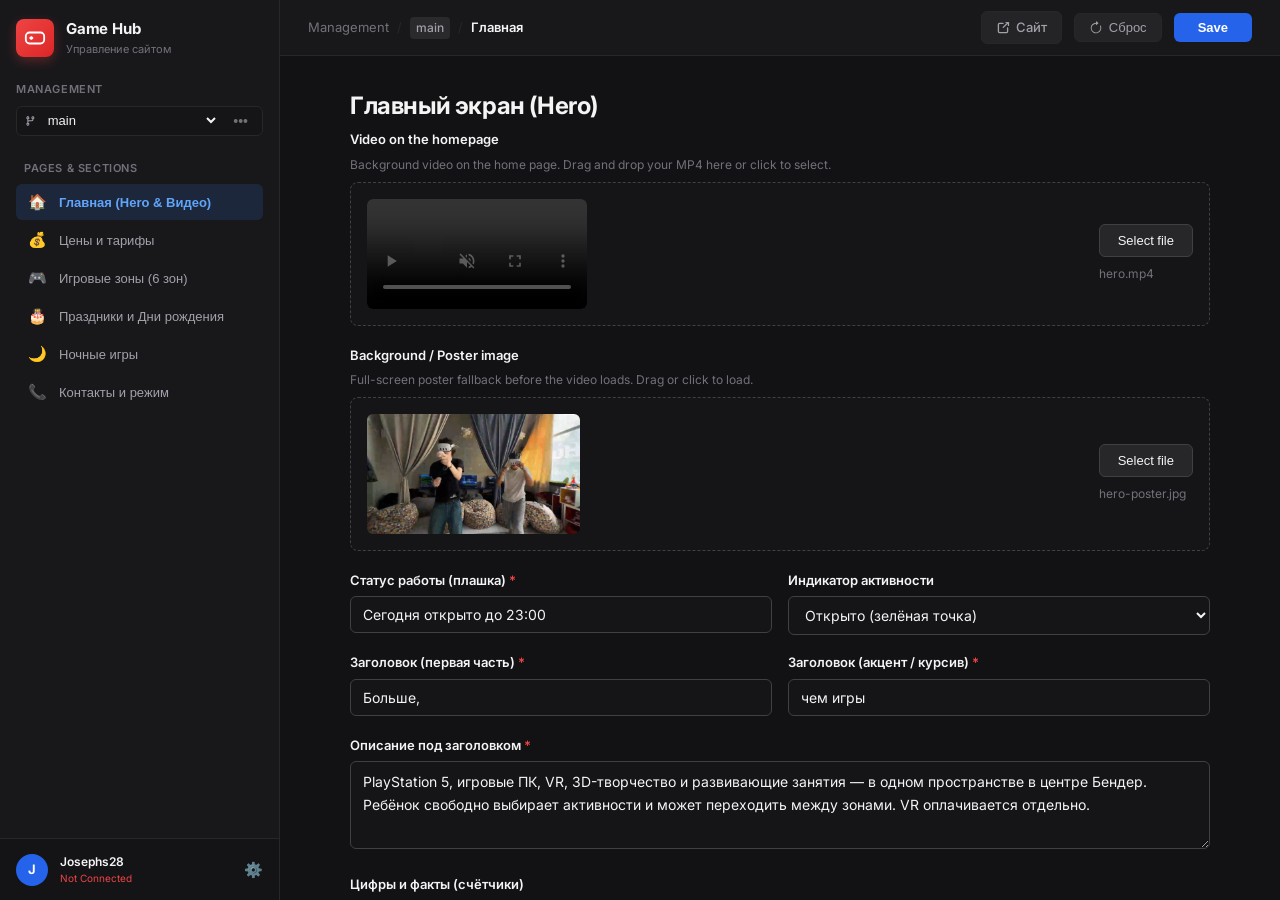
==== edit/index.html @ 0c43695f "Add Game Hub Edit Portal and dynamic content loader" ====
<!DOCTYPE html>
<html lang="ru">
<head>
  <meta charset="utf-8">
  <meta name="viewport" content="width=device-width, initial-scale=1">
  <title>Game Hub Editor — Управление контентом</title>
  <link rel="icon" href="../assets/brand/favicon.svg" type="image/svg+xml">
  <link rel="preconnect" href="https://fonts.googleapis.com">
  <link rel="preconnect" href="https://fonts.gstatic.com" crossorigin>
  <link href="https://fonts.googleapis.com/css2?family=Inter:wght@400;500;600;700&display=swap" rel="stylesheet">
  <link rel="stylesheet" href="editor.css">
</head>
<body>

<div class="app-layout">
  <!-- ===================== SIDEBAR ===================== -->
  <aside class="sidebar">
    <div class="sidebar__top">
      <div class="sidebar__header">
        <div class="sidebar__logo">
          <svg viewBox="0 0 24 24" fill="none" stroke="currentColor" stroke-width="2">
            <rect x="2" y="6" width="20" height="12" rx="4"></rect>
            <path d="M6 12h4m-2-2v4m7-2h.01m3 0h.01"></path>
          </svg>
        </div>
        <div class="sidebar__brand">
          <span class="brand-title">Game Hub</span>
          <span class="brand-sub">Управление сайтом</span>
        </div>
      </div>

      <div class="sidebar__management">
        <label class="management-label">Management</label>
        <div class="branch-selector">
          <svg class="branch-icon" viewBox="0 0 16 16" fill="currentColor">
            <path fill-rule="evenodd" d="M11.75 2.5a.75.75 0 100 1.5.75.75 0 000-1.5zm-2.25.75a2.25 2.25 0 113 2.122V6A2.5 2.5 0 0110 8.5H6a1 1 0 00-1 1v1.128a2.251 2.251 0 11-1.5 0V5.372a2.25 2.25 0 111.5 0v1.836A2.492 2.492 0 016 7h4a1 1 0 001-1v-.628A2.25 2.25 0 019.5 3.25zM4.25 12a.75.75 0 100 1.5.75.75 0 000-1.5zM3.5 3.25a.75.75 0 111.5 0 .75.75 0 01-1.5 0z"/>
          </svg>
          <select id="branchSelect" class="branch-select">
            <option value="main" selected>main</option>
          </select>
          <button type="button" class="btn-more" id="openSettingsBtn" title="Настройки GitHub API">•••</button>
        </div>
      </div>

      <nav class="sidebar__nav">
        <div class="nav-heading">PAGES & SECTIONS</div>
        <ul class="nav-list">
          <li>
            <button class="nav-item is-active" data-section="hero">
              <span class="nav-icon">🏠</span>
              <span>Главная (Hero & Видео)</span>
            </button>
          </li>
          <li>
            <button class="nav-item" data-section="prices">
              <span class="nav-icon">💰</span>
              <span>Цены и тарифы</span>
            </button>
          </li>
          <li>
            <button class="nav-item" data-section="zones">
              <span class="nav-icon">🎮</span>
              <span>Игровые зоны (6 зон)</span>
            </button>
          </li>
          <li>
            <button class="nav-item" data-section="parties">
              <span class="nav-icon">🎂</span>
              <span>Праздники и Дни рождения</span>
            </button>
          </li>
          <li>
            <button class="nav-item" data-section="night">
              <span class="nav-icon">🌙</span>
              <span>Ночные игры</span>
            </button>
          </li>
          <li>
            <button class="nav-item" data-section="contacts">
              <span class="nav-icon">📞</span>
              <span>Контакты и режим</span>
            </button>
          </li>
        </ul>
      </nav>
    </div>

    <!-- User Profile Footer -->
    <div class="sidebar__user" id="userProfile">
      <div class="user-avatar" id="userAvatar">J</div>
      <div class="user-meta">
        <div class="user-name" id="userName">Josephs28</div>
        <div class="user-status" id="userStatus">GitHub Connected</div>
      </div>
      <button class="btn-config" id="configureBtn" title="Настройки токена">⚙️</button>
    </div>
  </aside>

  <!-- ===================== MAIN CONTENT AREA ===================== -->
  <main class="main-panel">
    <!-- Top Action Bar -->
    <header class="topbar">
      <div class="topbar__breadcrumbs">
        <span class="crumb">Management</span>
        <span class="crumb-sep">/</span>
        <span class="crumb branch-badge">main</span>
        <span class="crumb-sep">/</span>
        <span class="crumb current-page-title" id="currentPageTitle">Главная</span>
      </div>

      <div class="topbar__actions">
        <a href="../index.html" target="_blank" class="btn-ghost" title="Открыть сайт">
          <svg viewBox="0 0 16 16" fill="currentColor" width="14" height="14">
            <path d="M4 2a2 2 0 00-2 2v8a2 2 0 002 2h8a2 2 0 002-2V8a.75.75 0 00-1.5 0v4a.5.5 0 01-.5.5H4a.5.5 0 01-.5-.5V4a.5.5 0 01.5-.5h4a.75.75 0 000-1.5H4z"/>
            <path d="M10.25 1.75a.75.75 0 01.75-.75h3.25c.414 0 .75.336.75.75v3.25a.75.75 0 01-1.5 0V3.06l-4.72 4.72a.75.75 0 01-1.06-1.06l4.72-4.72H11a.75.75 0 01-.75-.75z"/>
          </svg>
          Сайт
        </a>

        <button type="button" class="btn-ghost" id="reloadBtn" title="Сбросить несохранённые изменения">
          <svg viewBox="0 0 16 16" fill="currentColor" width="14" height="14">
            <path fill-rule="evenodd" d="M8 3a5 5 0 104.546 2.914.5.5 0 01.908-.417A6 6 0 118 2v1z"/>
            <path d="M8 4.466V.534a.25.25 0 01.41-.192l2.36 1.966c.12.1.12.284 0 .384L8.41 4.658A.25.25 0 018 4.466z"/>
          </svg>
          Сброс
        </button>

        <button type="button" class="btn-save" id="saveBtn">
          <span class="btn-save__spinner" id="saveSpinner"></span>
          <span class="btn-save__text">Save</span>
        </button>
      </div>
    </header>

    <!-- Sections Container -->
    <div class="content-scroll">

      <!-- ================= SECTION: HERO ================= -->
      <section class="editor-section is-active" id="section-hero">
        <h1 class="section-heading">Главный экран (Hero)</h1>
        
        <!-- Video on the homepage -->
        <div class="form-group media-upload-group">
          <label class="form-label">Video on the homepage</label>
          <p class="form-help">Background video on the home page. Drag and drop your MP4 here or click to select.</p>
          <div class="drop-zone" id="heroVideoDropZone">
            <input type="file" id="heroVideoInput" accept="video/mp4,video/*" hidden>
            <div class="drop-zone__preview" id="heroVideoPreview">
              <video src="../assets/video/hero.mp4" controls muted playsinline></video>
            </div>
            <div class="drop-zone__actions">
              <button type="button" class="btn-select-file" onclick="document.getElementById('heroVideoInput').click()">Select file</button>
              <span class="file-name" id="heroVideoName">hero.mp4</span>
            </div>
          </div>
        </div>

        <!-- Poster image -->
        <div class="form-group media-upload-group">
          <label class="form-label">Background / Poster image</label>
          <p class="form-help">Full-screen poster fallback before the video loads. Drag or click to load.</p>
          <div class="drop-zone" id="heroPosterDropZone">
            <input type="file" id="heroPosterInput" accept="image/*" hidden>
            <div class="drop-zone__preview" id="heroPosterPreview">
              <img src="../assets/img/hero-poster.jpg" alt="Poster preview">
            </div>
            <div class="drop-zone__actions">
              <button type="button" class="btn-select-file" onclick="document.getElementById('heroPosterInput').click()">Select file</button>
              <span class="file-name" id="heroPosterName">hero-poster.jpg</span>
            </div>
          </div>
        </div>

        <!-- Status Chip -->
        <div class="form-row">
          <div class="form-group">
            <label class="form-label">Статус работы (плашка) <span class="required">*</span></label>
            <input type="text" class="form-input" id="hero_status" value="Сегодня открыто до 23:00">
          </div>
          <div class="form-group">
            <label class="form-label">Индикатор активности</label>
            <select class="form-select" id="hero_statusOpen">
              <option value="true" selected>Открыто (зелёная точка)</option>
              <option value="false">Закрыто (серая точка)</option>
            </select>
          </div>
        </div>

        <!-- Main Title -->
        <div class="form-row">
          <div class="form-group">
            <label class="form-label">Заголовок (первая часть) <span class="required">*</span></label>
            <input type="text" class="form-input" id="hero_titlePrefix" value="Больше, ">
          </div>
          <div class="form-group">
            <label class="form-label">Заголовок (акцент / курсив) <span class="required">*</span></label>
            <input type="text" class="form-input" id="hero_titleEm" value="чем игры">
          </div>
        </div>

        <!-- Lead Description -->
        <div class="form-group">
          <label class="form-label">Описание под заголовком <span class="required">*</span></label>
          <textarea class="form-textarea" rows="3" id="hero_lead">PlayStation 5, игровые ПК, VR, 3D-творчество и развивающие занятия — в одном пространстве в центре Бендер. Ребёнок свободно выбирает активности и может переходить между зонами. VR оплачивается отдельно.</textarea>
        </div>

        <!-- Facts List -->
        <div class="form-group">
          <label class="form-label">Цифры и факты (счётчики)</label>
          <div class="facts-editor" id="factsEditor">
            <!-- Dynamically populated -->
          </div>
        </div>
      </section>

      <!-- ================= SECTION: PRICES ================= -->
      <section class="editor-section" id="section-prices">
        <h1 class="section-heading">Цены и тарифы</h1>

        <div class="card-box">
          <h2 class="card-box__title">Единый тариф (Главное предложение)</h2>
          <div class="form-row">
            <div class="form-group">
              <label class="form-label">Стоимость <span class="required">*</span></label>
              <input type="text" class="form-input" id="prices_singleRateAmount" value="80 ₽">
            </div>
            <div class="form-group">
              <label class="form-label">Единица измерения <span class="required">*</span></label>
              <input type="text" class="form-input" id="prices_singleRateUnit" value="/ час за ребёнка">
            </div>
          </div>
          <div class="form-group">
            <label class="form-label">Подпись к цене</label>
            <input type="text" class="form-input" id="prices_singleRateNote" value="Ребёнок сам выбирает активности и свободно переходит между зонами">
          </div>
        </div>

        <div class="card-box">
          <h2 class="card-box__title">VR Meta Quest 3</h2>
          <div class="form-group">
            <label class="form-label">Тариф на VR <span class="required">*</span></label>
            <input type="text" class="form-input" id="prices_vrPrice" value="30 ₽ / 10 минут">
          </div>
        </div>

        <div class="card-box">
          <h2 class="card-box__title">Отдельные тарифы по оборудованию</h2>
          <div class="packages-list" id="pricesPackagesList">
            <!-- Dynamically populated -->
          </div>
        </div>
      </section>

      <!-- ================= SECTION: ZONES ================= -->
      <section class="editor-section" id="section-zones">
        <h1 class="section-heading">Игровые зоны (6 направлений)</h1>
        <p class="section-subtitle">Редактируйте названия, описания, теги и фотографии для каждой зоны.</p>

        <div class="zones-accordion" id="zonesEditorList">
          <!-- Dynamically populated -->
        </div>
      </section>

      <!-- ================= SECTION: PARTIES ================= -->
      <section class="editor-section" id="section-parties">
        <h1 class="section-heading">Праздники и Дни рождения</h1>
        <p class="section-subtitle">Форматы аренды для компаний и детских дней рождения.</p>

        <div class="parties-list" id="partiesEditorList">
          <!-- Dynamically populated -->
        </div>
      </section>

      <!-- ================= SECTION: NIGHT ================= -->
      <section class="editor-section" id="section-night">
        <h1 class="section-heading">Ночные игры</h1>

        <div class="form-group">
          <label class="form-label">Заголовок секции <span class="required">*</span></label>
          <input type="text" class="form-input" id="night_title" value="Ночные игры — для подростков и взрослых">
        </div>

        <div class="form-group">
          <label class="form-label">Время проведения <span class="required">*</span></label>
          <input type="text" class="form-input" id="night_time" value="Каждый день с 23:00 до утра">
        </div>

        <div class="form-group">
          <label class="form-label">Описание ночных игр <span class="required">*</span></label>
          <textarea class="form-textarea" rows="4" id="night_lead">После закрытия обычного режима Game Hub превращается в закрытый игровой клуб. Мощные ПК, PlayStation 5, VR и комфортная атмосфера для компаний друзей. Только по предварительной брони.</textarea>
        </div>
      </section>

      <!-- ================= SECTION: CONTACTS ================= -->
      <section class="editor-section" id="section-contacts">
        <h1 class="section-heading">Контакты и Режим работы</h1>

        <div class="card-box">
          <h2 class="card-box__title">Телефоны администраторов</h2>
          <div class="form-row">
            <div class="form-group">
              <label class="form-label">Телефон 1 <span class="required">*</span></label>
              <input type="text" class="form-input" id="contacts_phone1" value="0 778 95 477">
            </div>
            <div class="form-group">
              <label class="form-label">Имя контакта 1</label>
              <input type="text" class="form-input" id="contacts_phone1Name" value="Татьяна">
            </div>
          </div>
          <div class="form-row">
            <div class="form-group">
              <label class="form-label">Телефон 2</label>
              <input type="text" class="form-input" id="contacts_phone2" value="0 778 73 236">
            </div>
            <div class="form-group">
              <label class="form-label">Имя контакта 2</label>
              <input type="text" class="form-input" id="contacts_phone2Name" value="Никита">
            </div>
          </div>
        </div>

        <div class="card-box">
          <h2 class="card-box__title">Адрес и Локация</h2>
          <div class="form-group">
            <label class="form-label">Точный адрес <span class="required">*</span></label>
            <input type="text" class="form-input" id="contacts_address" value="г. Бендеры, ул. Калинина, 23, 2-й этаж, вход через Café Street Food">
          </div>
        </div>

        <div class="card-box">
          <h2 class="card-box__title">Режим работы</h2>
          <div class="form-group">
            <label class="form-label">Будни (Пн — Пт) <span class="required">*</span></label>
            <input type="text" class="form-input" id="contacts_hoursWorkdays" value="Пн — Пт: 12:00 — 22:00">
          </div>
          <div class="form-group">
            <label class="form-label">Выходные (Сб — Вс) <span class="required">*</span></label>
            <input type="text" class="form-input" id="contacts_hoursWeekends" value="Сб — Вс: 10:00 — 23:00">
          </div>
          <div class="form-group">
            <label class="form-label">Летний режим</label>
            <input type="text" class="form-input" id="contacts_hoursSummer" value="Летом: ежедневно 10:00 — 23:00">
          </div>
        </div>

        <div class="card-box">
          <h2 class="card-box__title">Соцсети и Мессенджеры</h2>
          <div class="form-row">
            <div class="form-group">
              <label class="form-label">Ссылка Instagram</label>
              <input type="url" class="form-input" id="contacts_instagram" value="https://www.instagram.com/gamehub_bender/">
            </div>
            <div class="form-group">
              <label class="form-label">Никнейм Instagram</label>
              <input type="text" class="form-input" id="contacts_instagramHandle" value="@gamehub_bender">
            </div>
          </div>
          <div class="form-group">
            <label class="form-label">Ссылка Telegram</label>
            <input type="url" class="form-input" id="contacts_telegram" value="https://t.me/+37377895477">
          </div>
        </div>
      </section>

    </div>
  </main>
</div>

<!-- ===================== SETTINGS MODAL ===================== -->
<dialog class="modal" id="settingsModal">
  <div class="modal__card">
    <div class="modal__header">
      <h2 class="modal__title">Настройки подключения к GitHub</h2>
      <button type="button" class="modal__close" id="closeSettingsModal">&times;</button>
    </div>
    <div class="modal__body">
      <p class="modal__desc">
        Чтобы сохранять изменения прямо в репозиторий GitHub, укажите ваш репозиторий и Personal Access Token (PAT).
      </p>

      <div class="form-group">
        <label class="form-label">Репозиторий (owner/repo)</label>
        <input type="text" class="form-input" id="ghRepo" value="Josephs28/game-hub-bender-test">
      </div>

      <div class="form-group">
        <label class="form-label">Ветка</label>
        <input type="text" class="form-input" id="ghBranch" value="main">
      </div>

      <div class="form-group">
        <label class="form-label">GitHub Personal Access Token</label>
        <input type="password" class="form-input" id="ghToken" placeholder="ghp_...">
        <p class="form-help">Токен сохраняется только локально в браузере (localStorage) и используется для создания коммитов.</p>
      </div>

      <div class="modal__actions">
        <button type="button" class="btn-ghost" id="exportJsonBtn">Скачать content.json</button>
        <button type="button" class="btn-primary" id="saveSettingsBtn">Сохранить настройки</button>
      </div>
    </div>
  </div>
</dialog>

<!-- ===================== TOAST NOTIFICATION ===================== -->
<div class="toast" id="toast"></div>

<script src="editor.js"></script>
</body>
</html>
---- edit/editor.css ----
/* ============================================================================
   GAME HUB EDITOR — STYLES
   Replicating the clean, dark Git-based CMS aesthetic from Innaya Studio
   ========================================================================== */

:root {
  --bg-app: #121214;
  --bg-sidebar: #18181b;
  --bg-card: #1d1d21;
  --bg-input: #151518;
  --bg-input-focus: #1c1c21;
  
  --border-subtle: #27272a;
  --border-card: #2e2e33;
  --border-input: #3f3f46;
  --border-focus: #3b82f6;

  --text-main: #f4f4f5;
  --text-muted: #a1a1aa;
  --text-dim: #71717a;

  --accent-blue: #2563eb;
  --accent-blue-hover: #1d4ed8;
  --accent-red: #ef4444;
  --accent-green: #22c55e;
  
  --radius-sm: 6px;
  --radius-md: 8px;
  --radius-lg: 12px;
  
  --font-sans: 'Inter', -apple-system, BlinkMacSystemFont, 'Segoe UI', Roboto, sans-serif;
}

*, *::before, *::after {
  box-sizing: border-box;
  margin: 0;
  padding: 0;
}

body {
  font-family: var(--font-sans);
  background-color: var(--bg-app);
  color: var(--text-main);
  line-height: 1.5;
  height: 100vh;
  overflow: hidden;
  -webkit-font-smoothing: antialiased;
}

/* -------------------------------- Layout -------------------------------- */
.app-layout {
  display: flex;
  height: 100vh;
  overflow: hidden;
}

/* -------------------------------- Sidebar ------------------------------- */
.sidebar {
  width: 280px;
  min-width: 280px;
  background-color: var(--bg-sidebar);
  border-right: 1px solid var(--border-subtle);
  display: flex;
  flex-direction: column;
  justify-content: space-between;
  height: 100vh;
  user-select: none;
}

.sidebar__top {
  padding: 18px 16px;
  overflow-y: auto;
}

.sidebar__header {
  display: flex;
  align-items: center;
  gap: 12px;
  margin-bottom: 24px;
}

.sidebar__logo {
  width: 38px;
  height: 38px;
  background: linear-gradient(135deg, #ef4444, #dc2626);
  border-radius: var(--radius-md);
  display: flex;
  align-items: center;
  justify-content: center;
  color: #fff;
  box-shadow: 0 4px 12px rgba(239, 68, 68, 0.3);
}

.sidebar__logo svg {
  width: 22px;
  height: 22px;
}

.sidebar__brand {
  display: flex;
  flex-direction: column;
}

.brand-title {
  font-weight: 700;
  font-size: 15px;
  letter-spacing: -0.2px;
}

.brand-sub {
  font-size: 11px;
  color: var(--text-dim);
}

.sidebar__management {
  margin-bottom: 24px;
}

.management-label {
  display: block;
  font-size: 11px;
  text-transform: uppercase;
  letter-spacing: 0.6px;
  color: var(--text-dim);
  margin-bottom: 8px;
  font-weight: 600;
}

.branch-selector {
  display: flex;
  align-items: center;
  background: var(--bg-input);
  border: 1px solid var(--border-subtle);
  border-radius: var(--radius-sm);
  padding: 4px 8px;
  gap: 8px;
}

.branch-icon {
  width: 14px;
  height: 14px;
  color: var(--text-muted);
}

.branch-select {
  background: transparent;
  border: none;
  color: var(--text-main);
  font-size: 13px;
  font-weight: 500;
  width: 100%;
  cursor: pointer;
  outline: none;
}

.btn-more {
  background: transparent;
  border: none;
  color: var(--text-dim);
  cursor: pointer;
  font-size: 14px;
  padding: 2px 6px;
  border-radius: 4px;
}

.btn-more:hover {
  background: var(--border-subtle);
  color: var(--text-main);
}

.nav-heading {
  font-size: 11px;
  text-transform: uppercase;
  letter-spacing: 0.6px;
  color: var(--text-dim);
  margin: 16px 8px 8px;
  font-weight: 600;
}

.nav-list {
  list-style: none;
  display: flex;
  flex-direction: column;
  gap: 2px;
}

.nav-item {
  width: 100%;
  display: flex;
  align-items: center;
  gap: 12px;
  padding: 9px 12px;
  background: transparent;
  border: none;
  border-radius: var(--radius-sm);
  color: var(--text-muted);
  font-size: 13px;
  font-weight: 500;
  text-align: left;
  cursor: pointer;
  transition: all 0.15s ease;
}

.nav-item:hover {
  background: rgba(255, 255, 255, 0.04);
  color: var(--text-main);
}

.nav-item.is-active {
  background: rgba(59, 130, 246, 0.15);
  color: #60a5fa;
  font-weight: 600;
}

.nav-icon {
  font-size: 15px;
}

/* Sidebar User Footer */
.sidebar__user {
  padding: 14px 16px;
  border-top: 1px solid var(--border-subtle);
  background: rgba(0, 0, 0, 0.15);
  display: flex;
  align-items: center;
  gap: 12px;
}

.user-avatar {
  width: 32px;
  height: 32px;
  border-radius: 50%;
  background: #2563eb;
  color: #fff;
  font-weight: 700;
  font-size: 13px;
  display: flex;
  align-items: center;
  justify-content: center;
}

.user-meta {
  flex: 1;
  overflow: hidden;
}

.user-name {
  font-size: 12px;
  font-weight: 600;
  white-space: nowrap;
  overflow: hidden;
  text-overflow: ellipsis;
}

.user-status {
  font-size: 10px;
  color: var(--accent-green);
}

.btn-config {
  background: transparent;
  border: none;
  cursor: pointer;
  font-size: 15px;
  opacity: 0.7;
}

.btn-config:hover {
  opacity: 1;
}

/* ----------------------------- Main Panel ------------------------------ */
.main-panel {
  flex: 1;
  display: flex;
  flex-direction: column;
  height: 100vh;
  overflow: hidden;
  background: var(--bg-app);
}

/* Top Action Bar */
.topbar {
  height: 56px;
  min-height: 56px;
  border-bottom: 1px solid var(--border-subtle);
  background: var(--bg-sidebar);
  display: flex;
  align-items: center;
  justify-content: space-between;
  padding: 0 28px;
}

.topbar__breadcrumbs {
  display: flex;
  align-items: center;
  gap: 8px;
  font-size: 13px;
}

.crumb {
  color: var(--text-dim);
}

.crumb-sep {
  color: var(--border-subtle);
}

.branch-badge {
  background: rgba(255, 255, 255, 0.08);
  padding: 2px 6px;
  border-radius: 4px;
  font-size: 12px;
  font-weight: 500;
  color: var(--text-muted);
}

.current-page-title {
  color: var(--text-main);
  font-weight: 600;
}

.topbar__actions {
  display: flex;
  align-items: center;
  gap: 12px;
}

.btn-ghost {
  display: inline-flex;
  align-items: center;
  gap: 6px;
  background: rgba(255, 255, 255, 0.05);
  border: 1px solid var(--border-subtle);
  border-radius: var(--radius-sm);
  color: var(--text-muted);
  font-size: 13px;
  font-weight: 500;
  padding: 6px 14px;
  cursor: pointer;
  text-decoration: none;
  transition: all 0.15s ease;
}

.btn-ghost:hover {
  background: rgba(255, 255, 255, 0.1);
  color: var(--text-main);
  border-color: var(--border-input);
}

.btn-save {
  display: inline-flex;
  align-items: center;
  justify-content: center;
  background: var(--accent-blue);
  border: none;
  border-radius: var(--radius-sm);
  color: #fff;
  font-size: 13px;
  font-weight: 600;
  padding: 7px 24px;
  cursor: pointer;
  gap: 8px;
  transition: background 0.15s ease, transform 0.05s ease;
}

.btn-save:hover {
  background: var(--accent-blue-hover);
}

.btn-save:active {
  transform: scale(0.98);
}

.btn-save__spinner {
  width: 14px;
  height: 14px;
  border: 2px solid rgba(255, 255, 255, 0.3);
  border-top-color: #fff;
  border-radius: 50%;
  display: none;
  animation: spin 0.7s linear infinite;
}

.btn-save.is-saving .btn-save__spinner {
  display: inline-block;
}

.btn-save.is-saving {
  pointer-events: none;
  opacity: 0.85;
}

@keyframes spin {
  to { transform: rotate(360deg); }
}

/* ------------------------- Content & Form Controls ---------------------- */
.content-scroll {
  flex: 1;
  overflow-y: auto;
  padding: 32px 40px 80px;
}

.editor-section {
  display: none;
  max-width: 860px;
  margin: 0 auto;
}

.editor-section.is-active {
  display: block;
  animation: fadeIn 0.2s ease;
}

@keyframes fadeIn {
  from { opacity: 0; transform: translateY(4px); }
  to { opacity: 1; transform: translateY(0); }
}

.section-heading {
  font-size: 24px;
  font-weight: 700;
  letter-spacing: -0.4px;
  margin-bottom: 6px;
}

.section-subtitle {
  font-size: 13px;
  color: var(--text-muted);
  margin-bottom: 28px;
}

.card-box {
  background: var(--bg-card);
  border: 1px solid var(--border-card);
  border-radius: var(--radius-lg);
  padding: 24px;
  margin-bottom: 24px;
}

.card-box__title {
  font-size: 16px;
  font-weight: 600;
  margin-bottom: 16px;
  border-bottom: 1px solid var(--border-subtle);
  padding-bottom: 10px;
}

.form-group {
  margin-bottom: 20px;
}

.form-group:last-child {
  margin-bottom: 0;
}

.form-row {
  display: grid;
  grid-template-columns: 1fr 1fr;
  gap: 16px;
}

.form-label {
  display: block;
  font-size: 13px;
  font-weight: 600;
  color: var(--text-main);
  margin-bottom: 6px;
}

.required {
  color: var(--accent-red);
}

.form-help {
  font-size: 12px;
  color: var(--text-dim);
  margin-bottom: 8px;
}

.form-input, .form-textarea, .form-select {
  width: 100%;
  background: var(--bg-input);
  border: 1px solid var(--border-input);
  border-radius: var(--radius-sm);
  color: var(--text-main);
  font-family: inherit;
  font-size: 14px;
  padding: 9px 12px;
  outline: none;
  transition: border-color 0.15s ease, background 0.15s ease;
}

.form-input:focus, .form-textarea:focus, .form-select:focus {
  border-color: var(--border-focus);
  background: var(--bg-input-focus);
}

.form-textarea {
  resize: vertical;
  line-height: 1.6;
}

/* Drop Zone / Media Uploader (matching Innaya Studio style) */
.drop-zone {
  background: var(--bg-input);
  border: 1px dashed var(--border-input);
  border-radius: var(--radius-md);
  padding: 16px;
  display: flex;
  align-items: center;
  justify-content: space-between;
  gap: 20px;
  transition: border-color 0.15s ease;
}

.drop-zone:hover {
  border-color: #60a5fa;
}

.drop-zone__preview {
  max-width: 220px;
  max-height: 120px;
  border-radius: var(--radius-sm);
  overflow: hidden;
  background: #000;
}

.drop-zone__preview img, .drop-zone__preview video {
  width: 100%;
  height: 100%;
  max-height: 120px;
  object-fit: cover;
  display: block;
}

.drop-zone__actions {
  display: flex;
  flex-direction: column;
  align-items: flex-start;
  gap: 8px;
}

.btn-select-file {
  background: #27272a;
  border: 1px solid #3f3f46;
  border-radius: var(--radius-sm);
  color: var(--text-main);
  font-size: 13px;
  font-weight: 500;
  padding: 8px 18px;
  cursor: pointer;
  transition: all 0.15s ease;
}

.btn-select-file:hover {
  background: #3f3f46;
  border-color: #52525b;
}

.file-name {
  font-size: 12px;
  color: var(--text-dim);
}

/* Zones Accordion / Cards */
.zone-card, .party-card {
  background: var(--bg-card);
  border: 1px solid var(--border-card);
  border-radius: var(--radius-lg);
  padding: 22px;
  margin-bottom: 20px;
}

.zone-card__header {
  display: flex;
  align-items: center;
  justify-content: space-between;
  margin-bottom: 16px;
  border-bottom: 1px solid var(--border-subtle);
  padding-bottom: 10px;
}

.zone-card__title {
  font-size: 16px;
  font-weight: 600;
}

.zone-tag-badge {
  background: rgba(255, 255, 255, 0.08);
  font-size: 11px;
  font-weight: 600;
  padding: 3px 8px;
  border-radius: 4px;
}

/* ----------------------------- Modal ----------------------------------- */
.modal {
  position: fixed;
  inset: 0;
  background: rgba(0, 0, 0, 0.7);
  display: none;
  align-items: center;
  justify-content: center;
  z-index: 100;
  backdrop-filter: blur(4px);
  border: none;
}

.modal.is-open {
  display: flex;
}

.modal__card {
  background: var(--bg-sidebar);
  border: 1px solid var(--border-card);
  border-radius: var(--radius-lg);
  width: 90%;
  max-width: 480px;
  padding: 24px;
  box-shadow: 0 20px 40px rgba(0, 0, 0, 0.6);
}

.modal__header {
  display: flex;
  align-items: center;
  justify-content: space-between;
  margin-bottom: 14px;
}

.modal__title {
  font-size: 17px;
  font-weight: 600;
}

.modal__close {
  background: transparent;
  border: none;
  color: var(--text-dim);
  font-size: 22px;
  cursor: pointer;
}

.modal__desc {
  font-size: 13px;
  color: var(--text-muted);
  margin-bottom: 18px;
  line-height: 1.5;
}

.modal__actions {
  display: flex;
  justify-content: flex-end;
  gap: 12px;
  margin-top: 24px;
}

.btn-primary {
  background: var(--accent-blue);
  color: #fff;
  border: none;
  border-radius: var(--radius-sm);
  padding: 8px 18px;
  font-size: 13px;
  font-weight: 600;
  cursor: pointer;
}

/* Toast Notification */
.toast {
  position: fixed;
  bottom: 24px;
  right: 28px;
  background: #18181b;
  border: 1px solid var(--border-subtle);
  color: var(--text-main);
  padding: 12px 20px;
  border-radius: var(--radius-md);
  box-shadow: 0 10px 30px rgba(0, 0, 0, 0.5);
  font-size: 13px;
  font-weight: 500;
  display: none;
  align-items: center;
  gap: 10px;
  z-index: 200;
  transform: translateY(20px);
  transition: transform 0.2s ease, opacity 0.2s ease;
}

.toast.is-show {
  display: flex;
  transform: translateY(0);
}

.toast--success {
  border-color: #22c55e;
}

.toast--error {
  border-color: #ef4444;
}
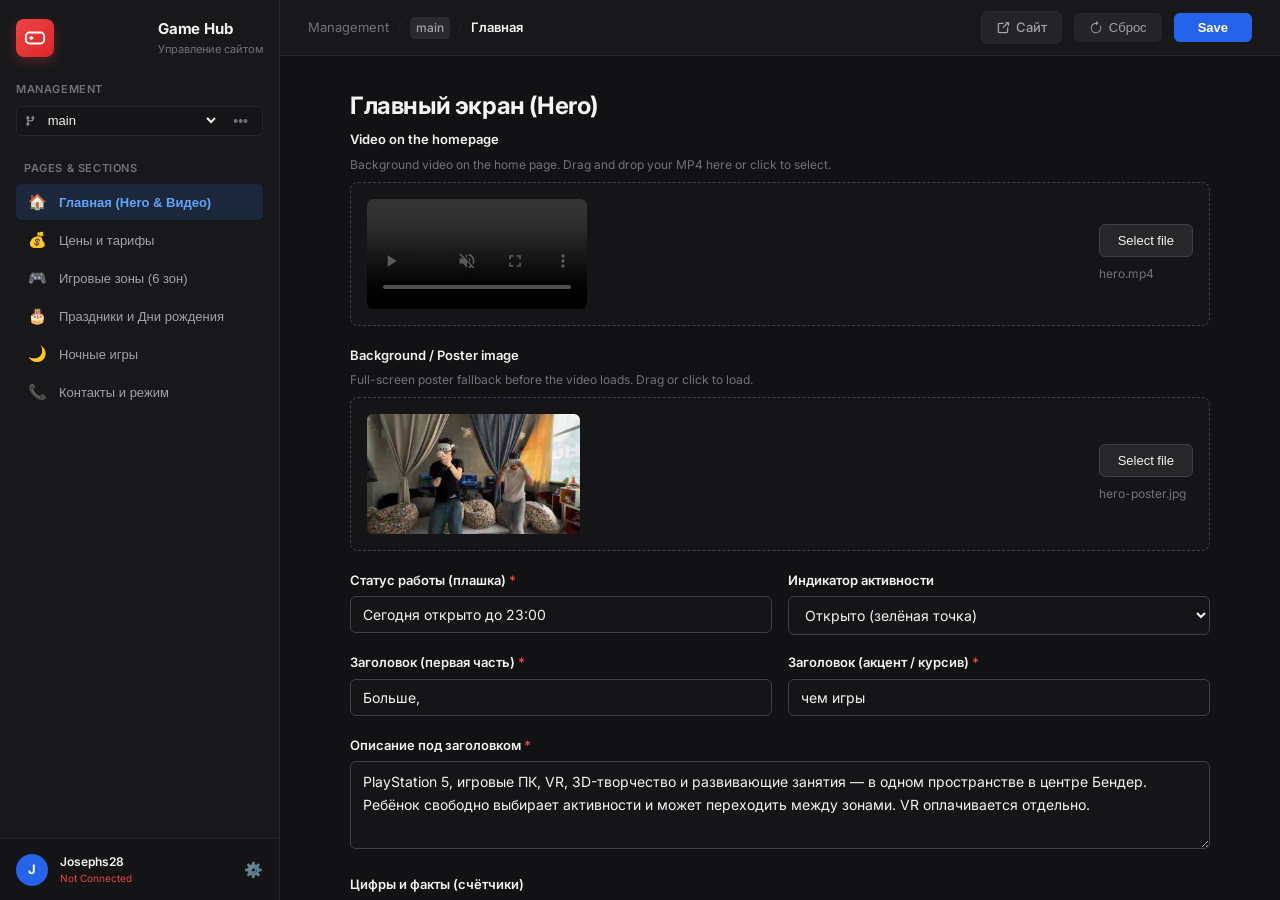
==== commit a71e81fd: "Optimize Edit Portal for mobile smartphones and iPhone" ====
--- a/edit/index.html
+++ b/edit/index.html
@@ -2,7 +2,10 @@
 <html lang="ru">
 <head>
   <meta charset="utf-8">
-  <meta name="viewport" content="width=device-width, initial-scale=1">
+  <meta name="viewport" content="width=device-width, initial-scale=1, viewport-fit=cover">
+  <meta name="apple-mobile-web-app-capable" content="yes">
+  <meta name="apple-mobile-web-app-status-bar-style" content="black-translucent">
+  <meta name="theme-color" content="#18181b">
   <title>Game Hub Editor — Управление контентом</title>
   <link rel="icon" href="../assets/brand/favicon.svg" type="image/svg+xml">
   <link rel="preconnect" href="https://fonts.googleapis.com">
@@ -12,9 +15,11 @@
 </head>
 <body>
 
+<div class="sidebar-backdrop" id="sidebarBackdrop"></div>
+
 <div class="app-layout">
   <!-- ===================== SIDEBAR ===================== -->
-  <aside class="sidebar">
+  <aside class="sidebar" id="sidebar">
     <div class="sidebar__top">
       <div class="sidebar__header">
         <div class="sidebar__logo">
@@ -27,6 +32,7 @@
           <span class="brand-title">Game Hub</span>
           <span class="brand-sub">Управление сайтом</span>
         </div>
+        <button type="button" class="sidebar__close-btn" id="sidebarCloseBtn" aria-label="Закрыть меню">&times;</button>
       </div>
 
       <div class="sidebar__management">
@@ -100,12 +106,21 @@
   <main class="main-panel">
     <!-- Top Action Bar -->
     <header class="topbar">
-      <div class="topbar__breadcrumbs">
-        <span class="crumb">Management</span>
-        <span class="crumb-sep">/</span>
-        <span class="crumb branch-badge">main</span>
-        <span class="crumb-sep">/</span>
-        <span class="crumb current-page-title" id="currentPageTitle">Главная</span>
+      <div class="topbar__left">
+        <button type="button" class="btn-menu-toggle" id="menuToggleBtn" aria-label="Открыть меню разделов">
+          <svg viewBox="0 0 24 24" width="20" height="20" fill="none" stroke="currentColor" stroke-width="2">
+            <line x1="3" y1="12" x2="21" y2="12"></line>
+            <line x1="3" y1="6" x2="21" y2="6"></line>
+            <line x1="3" y1="18" x2="21" y2="18"></line>
+          </svg>
+        </button>
+        <div class="topbar__breadcrumbs">
+          <span class="crumb crumb--desktop">Management</span>
+          <span class="crumb-sep crumb--desktop">/</span>
+          <span class="crumb branch-badge">main</span>
+          <span class="crumb-sep">/</span>
+          <span class="crumb current-page-title" id="currentPageTitle">Главная</span>
+        </div>
       </div>
 
       <div class="topbar__actions">
@@ -114,7 +129,7 @@
             <path d="M4 2a2 2 0 00-2 2v8a2 2 0 002 2h8a2 2 0 002-2V8a.75.75 0 00-1.5 0v4a.5.5 0 01-.5.5H4a.5.5 0 01-.5-.5V4a.5.5 0 01.5-.5h4a.75.75 0 000-1.5H4z"/>
             <path d="M10.25 1.75a.75.75 0 01.75-.75h3.25c.414 0 .75.336.75.75v3.25a.75.75 0 01-1.5 0V3.06l-4.72 4.72a.75.75 0 01-1.06-1.06l4.72-4.72H11a.75.75 0 01-.75-.75z"/>
           </svg>
-          Сайт
+          <span class="btn-ghost__text">Сайт</span>
         </a>
 
         <button type="button" class="btn-ghost" id="reloadBtn" title="Сбросить несохранённые изменения">
@@ -122,7 +137,7 @@
             <path fill-rule="evenodd" d="M8 3a5 5 0 104.546 2.914.5.5 0 01.908-.417A6 6 0 118 2v1z"/>
             <path d="M8 4.466V.534a.25.25 0 01.41-.192l2.36 1.966c.12.1.12.284 0 .384L8.41 4.658A.25.25 0 018 4.466z"/>
           </svg>
-          Сброс
+          <span class="btn-ghost__text">Сброс</span>
         </button>
 
         <button type="button" class="btn-save" id="saveBtn">
@@ -131,6 +146,16 @@
         </button>
       </div>
     </header>
+
+    <!-- Mobile Horizontal Tabs Strip -->
+    <nav class="mobile-tabs" id="mobileTabs" aria-label="Быстрый выбор раздела">
+      <button type="button" class="mobile-tab is-active" data-section="hero">🏠 Главная</button>
+      <button type="button" class="mobile-tab" data-section="prices">💰 Цены</button>
+      <button type="button" class="mobile-tab" data-section="zones">🎮 Зоны</button>
+      <button type="button" class="mobile-tab" data-section="parties">🎂 Праздники</button>
+      <button type="button" class="mobile-tab" data-section="night">🌙 Ночные</button>
+      <button type="button" class="mobile-tab" data-section="contacts">📞 Контакты</button>
+    </nav>
 
     <!-- Sections Container -->
     <div class="content-scroll">
--- a/edit/editor.css
+++ b/edit/editor.css
@@ -75,8 +75,42 @@
 .sidebar__header {
   display: flex;
   align-items: center;
-  gap: 12px;
+  justify-content: space-between;
   margin-bottom: 24px;
+}
+
+.sidebar__close-btn {
+  display: none;
+  background: transparent;
+  border: none;
+  color: var(--text-muted);
+  font-size: 26px;
+  line-height: 1;
+  cursor: pointer;
+  padding: 4px 8px;
+  border-radius: var(--radius-sm);
+}
+
+.sidebar__close-btn:hover {
+  color: var(--text-main);
+  background: rgba(255, 255, 255, 0.08);
+}
+
+/* Sidebar Backdrop on Mobile */
+.sidebar-backdrop {
+  position: fixed;
+  inset: 0;
+  background: rgba(0, 0, 0, 0.65);
+  backdrop-filter: blur(4px);
+  z-index: 998;
+  display: none;
+  opacity: 0;
+  transition: opacity 0.25s ease;
+}
+
+.sidebar-backdrop.is-open {
+  display: block;
+  opacity: 1;
 }
 
 .sidebar__logo {
@@ -291,11 +325,73 @@
   padding: 0 28px;
 }
 
+.topbar__left {
+  display: flex;
+  align-items: center;
+  gap: 12px;
+}
+
+.btn-menu-toggle {
+  display: none;
+  background: transparent;
+  border: 1px solid var(--border-subtle);
+  border-radius: var(--radius-sm);
+  color: var(--text-main);
+  padding: 6px;
+  cursor: pointer;
+  align-items: center;
+  justify-content: center;
+}
+
+.btn-menu-toggle:hover {
+  background: rgba(255, 255, 255, 0.08);
+}
+
 .topbar__breadcrumbs {
   display: flex;
   align-items: center;
   gap: 8px;
   font-size: 13px;
+}
+
+/* Horizontal Mobile Tabs */
+.mobile-tabs {
+  display: none;
+  background: var(--bg-sidebar);
+  border-bottom: 1px solid var(--border-subtle);
+  padding: 8px 12px;
+  gap: 8px;
+  overflow-x: auto;
+  -webkit-overflow-scrolling: touch;
+  scrollbar-width: none;
+  white-space: nowrap;
+}
+
+.mobile-tabs::-webkit-scrollbar {
+  display: none;
+}
+
+.mobile-tab {
+  background: rgba(255, 255, 255, 0.05);
+  border: 1px solid var(--border-subtle);
+  border-radius: 20px;
+  color: var(--text-muted);
+  font-size: 13px;
+  font-weight: 500;
+  padding: 6px 14px;
+  cursor: pointer;
+  display: inline-flex;
+  align-items: center;
+  gap: 6px;
+  flex-shrink: 0;
+  touch-action: manipulation;
+}
+
+.mobile-tab.is-active {
+  background: #2563eb;
+  border-color: #2563eb;
+  color: #fff;
+  font-weight: 600;
 }
 
 .crumb {
@@ -700,3 +796,166 @@
 .toast--error {
   border-color: #ef4444;
 }
+
+/* ==========================================================================
+   MOBILE & IPHONE RESPONSIVE STYLES (Smartphones, iOS Safari, Android)
+   ========================================================================== */
+
+@media (max-width: 768px) {
+  /* Prevent horizontal overflow and handle mobile dynamic viewport */
+  body, .app-layout {
+    height: 100dvh;
+    overflow: hidden;
+  }
+
+  /* Off-canvas mobile sidebar drawer */
+  .sidebar {
+    position: fixed;
+    top: 0;
+    left: 0;
+    bottom: 0;
+    width: 290px;
+    max-width: 85vw;
+    z-index: 1000;
+    transform: translateX(-100%);
+    transition: transform 0.28s cubic-bezier(0.32, 0.72, 0, 1);
+    box-shadow: 0 0 50px rgba(0, 0, 0, 0.8);
+    padding-bottom: max(14px, env(safe-area-inset-bottom));
+  }
+
+  .sidebar.is-open {
+    transform: translateX(0);
+  }
+
+  .sidebar__close-btn {
+    display: block;
+  }
+
+  /* Show mobile header buttons and tabs */
+  .btn-menu-toggle {
+    display: inline-flex;
+    min-width: 36px;
+    min-height: 36px;
+  }
+
+  .mobile-tabs {
+    display: flex;
+  }
+
+  /* Compact Topbar */
+  .topbar {
+    padding: 0 12px;
+    height: 52px;
+    min-height: 52px;
+    padding-top: env(safe-area-inset-top);
+  }
+
+  .crumb--desktop {
+    display: none;
+  }
+
+  .btn-ghost {
+    padding: 6px 10px;
+    font-size: 12px;
+  }
+
+  .btn-ghost__text {
+    display: none; /* Hide text on ultra small screens to save space */
+  }
+
+  .btn-save {
+    padding: 8px 16px;
+    font-size: 13px;
+    min-height: 36px;
+  }
+
+  /* Comfortable Mobile Scroll Padding */
+  .content-scroll {
+    padding: 16px 12px max(80px, calc(40px + env(safe-area-inset-bottom)));
+  }
+
+  .section-heading {
+    font-size: 20px;
+  }
+
+  .section-subtitle {
+    font-size: 12px;
+    margin-bottom: 18px;
+  }
+
+  /* Stack Form Rows on Mobile */
+  .form-row {
+    grid-template-columns: 1fr;
+    gap: 12px;
+  }
+
+  /* 
+     CRITICAL FOR IPHONE / IOS SAFARI:
+     Inputs must have at least 16px font-size to prevent automatic browser zoom
+  */
+  .form-input, .form-textarea, .form-select {
+    font-size: 16px !important;
+    padding: 11px 12px;
+    border-radius: var(--radius-sm);
+  }
+
+  /* Stack Drop Zones for Thumb Friendly Uploading */
+  .drop-zone {
+    flex-direction: column;
+    align-items: stretch;
+    gap: 14px;
+    padding: 14px;
+  }
+
+  .drop-zone__preview {
+    max-width: 100%;
+    max-height: 180px;
+    width: 100%;
+    display: flex;
+    justify-content: center;
+  }
+
+  .drop-zone__preview img, .drop-zone__preview video {
+    max-height: 160px;
+    width: 100%;
+  }
+
+  .drop-zone__actions {
+    width: 100%;
+    align-items: center;
+    text-align: center;
+  }
+
+  .btn-select-file {
+    width: 100%;
+    padding: 12px 16px;
+    font-size: 14px;
+    font-weight: 600;
+  }
+
+  /* Card Containers */
+  .card-box, .zone-card, .party-card {
+    padding: 16px;
+    border-radius: var(--radius-md);
+    margin-bottom: 16px;
+  }
+
+  /* Modal on Mobile */
+  .modal__card {
+    width: 95%;
+    max-height: 90vh;
+    padding: 20px 16px;
+    overflow-y: auto;
+  }
+
+  /* Mobile Toast Alert */
+  .toast {
+    left: 12px;
+    right: 12px;
+    bottom: max(16px, env(safe-area-inset-bottom));
+    justify-content: center;
+    text-align: center;
+    padding: 12px 16px;
+  }
+}
+
